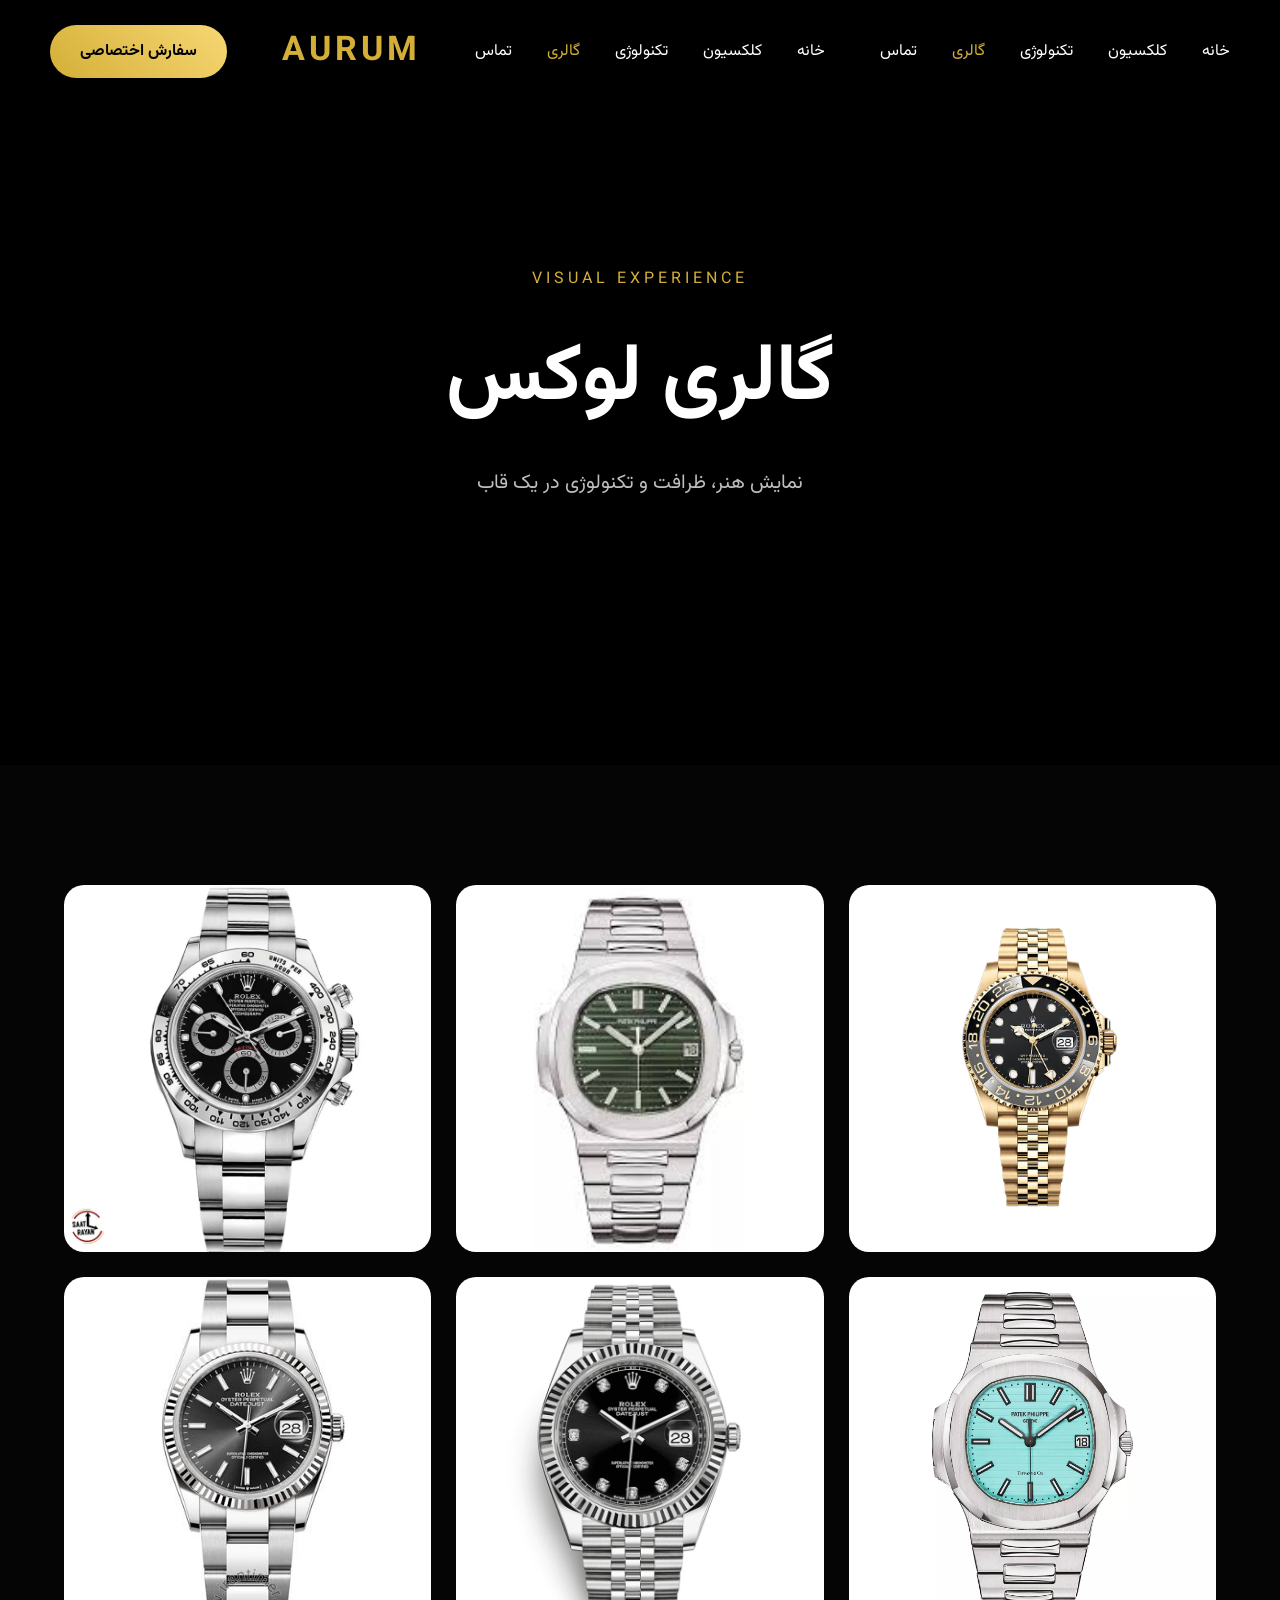
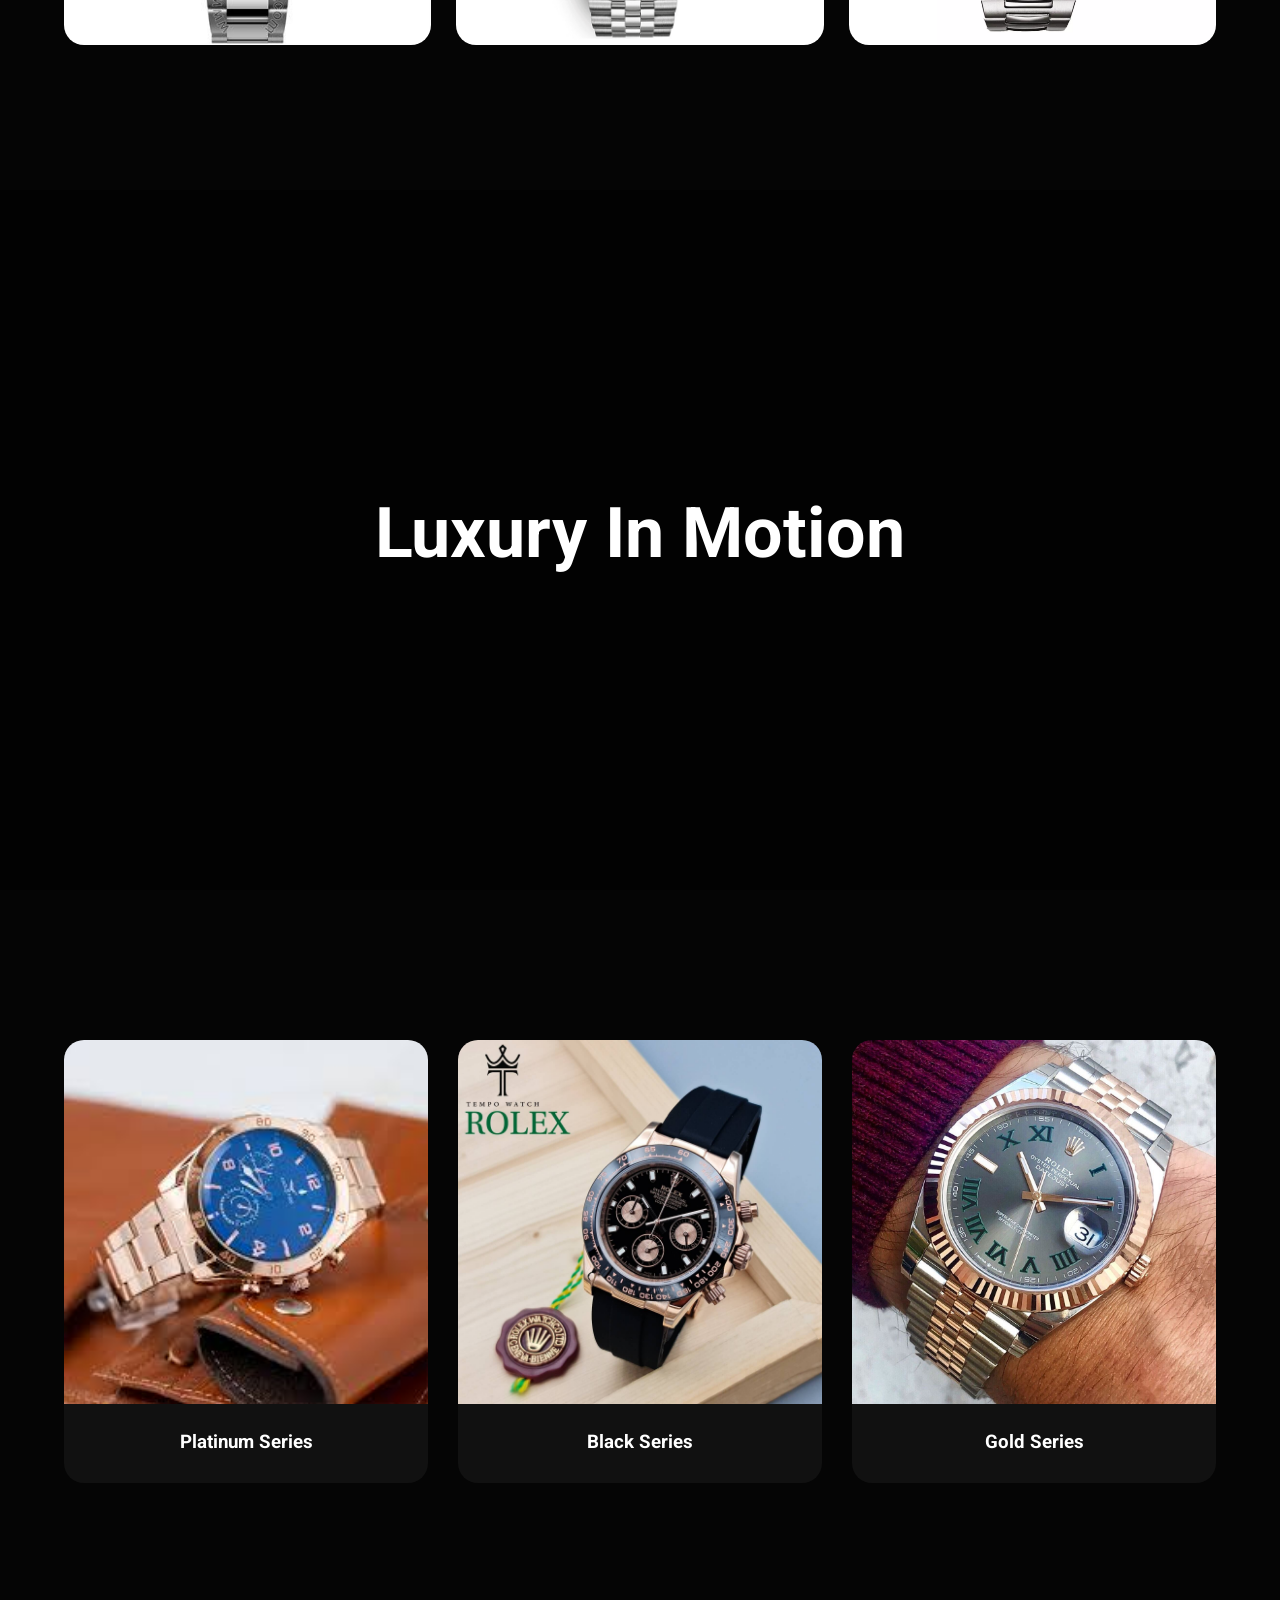
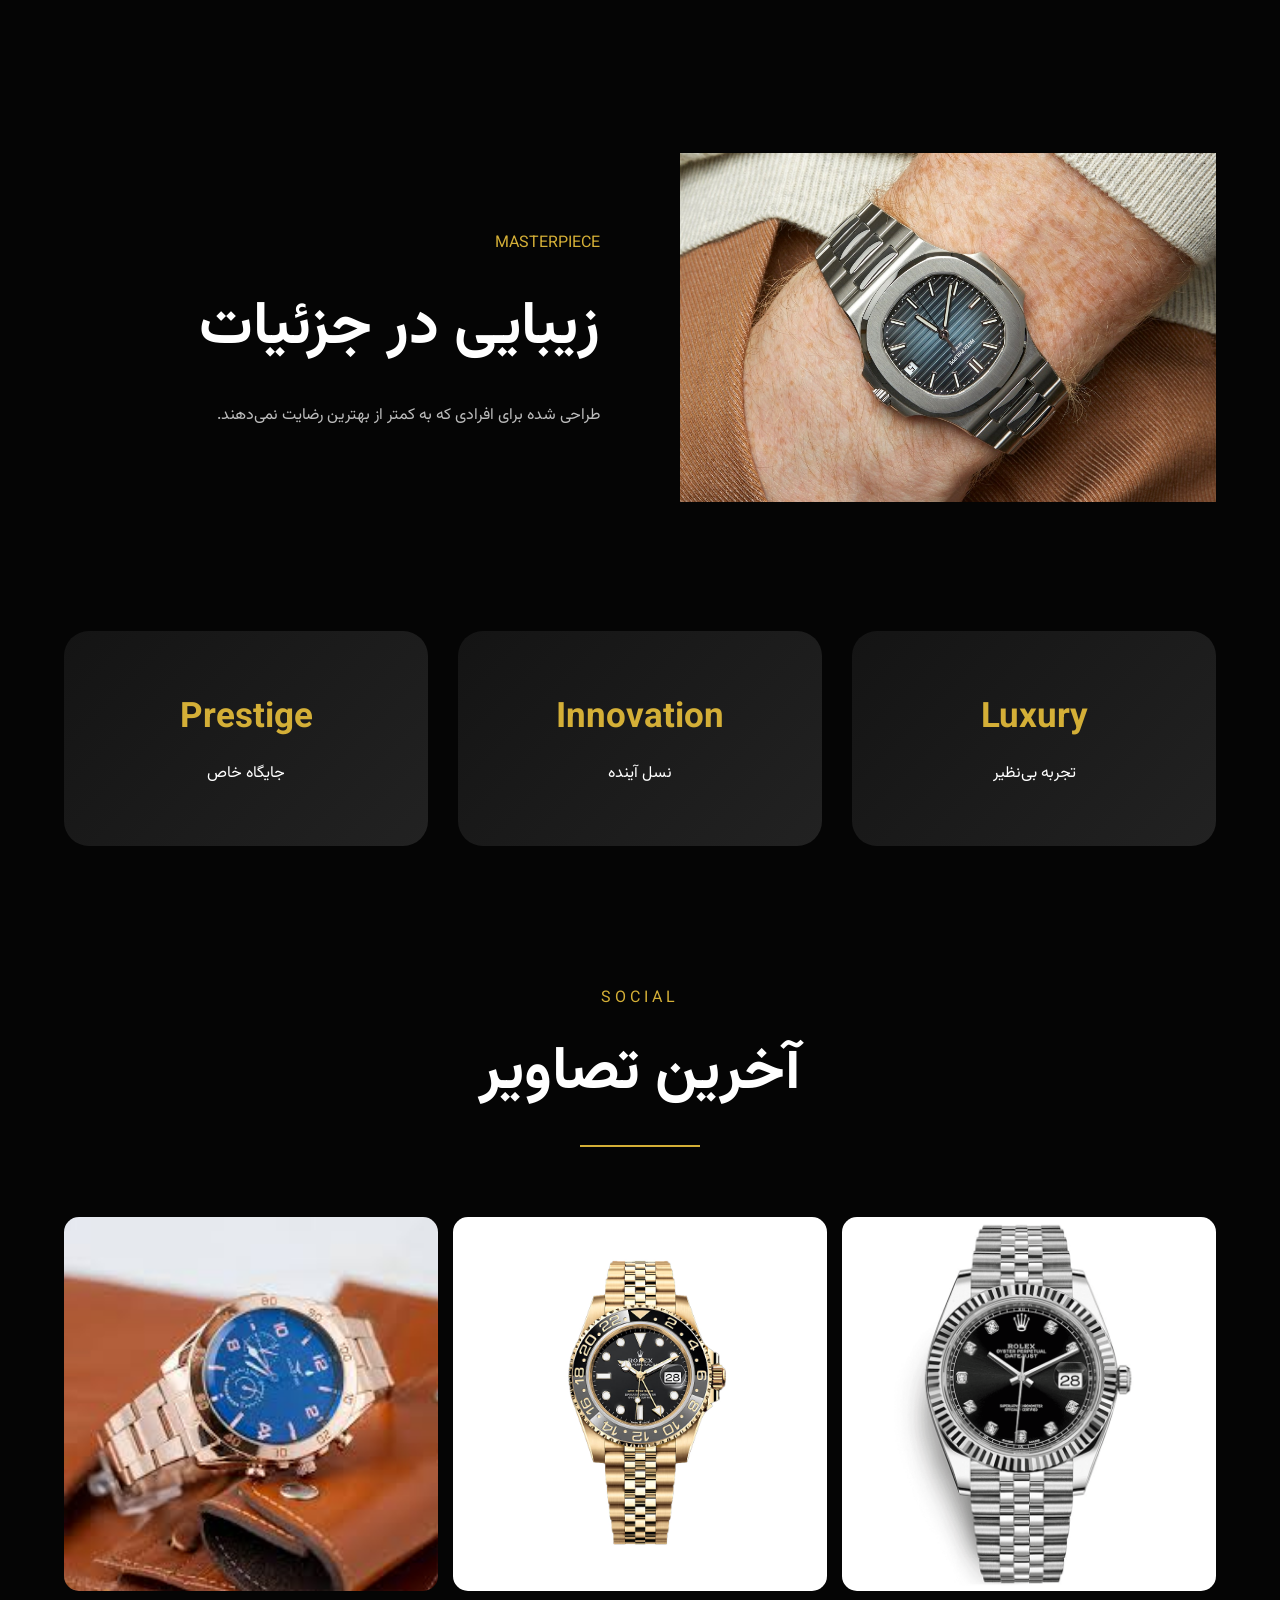
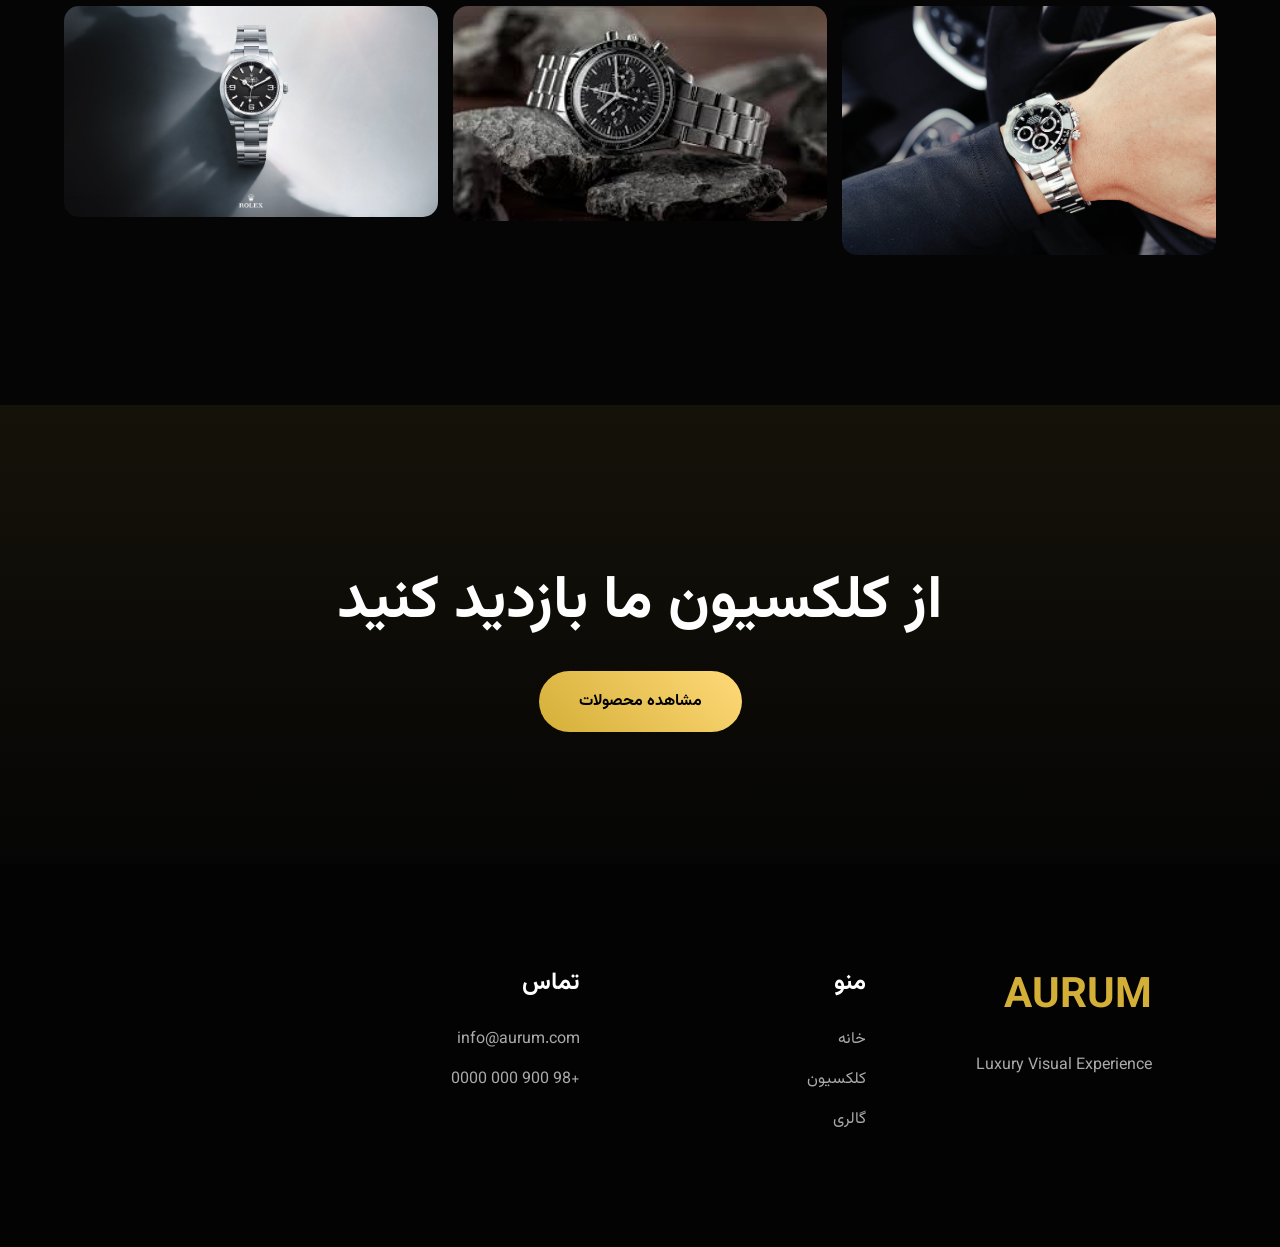
==== gallery.html @ 1f303bc6 "template" ====
<!DOCTYPE html>
<html lang="fa" dir="rtl">

<head>

    <meta charset="UTF-8">

    <meta name="viewport"
          content="width=device-width, initial-scale=1.0">

    <title>Gallery | AURUM</title>

    <link rel="stylesheet"
          href="css/style.css">

    <link rel="stylesheet"
          href="css/animations.css">

    <link rel="stylesheet"href="css/responsive.css">
    <link rel="stylesheet"href="css/gallery.css">
    <link rel="preconnect" href="https://fonts.googleapis.com">

<link rel="stylesheet"
href="https://fonts.googleapis.com/css2?family=Vazirmatn:wght@300;400;500;600;700;800&display=swap">

</head>

<body>

<header class="main-header">

    <div class="container-header">

        <nav>

            <ul>

                <li><a href="index.html">خانه</a></li>

                <li><a href="collection.html">کلکسیون</a></li>

                <li><a href="technology.html">تکنولوژی</a></li>

                <li><a href="gallery.html">گالری</a></li>

                <li><a href="contact.html">تماس</a></li>

            </ul>
        </nav>
                <nav>

            <ul>

                <li><a href="index.html">خانه</a></li>

                <li><a href="collection.html">کلکسیون</a></li>

                <li><a href="technology.html">تکنولوژی</a></li>

                <li><a href="gallery.html">گالری</a></li>

                <li><a href="contact.html">تماس</a></li>

            </ul>

        </nav>
        <div class="menu-toggle">

                <span></span>
                <span></span>
                <span></span>

        </div>
        <div class="logo">

            AURUM

        </div>

        <a href="#" class="nav-btn">

            سفارش اختصاصی

        </a>

    </div>

</header>

<!-- HERO -->

<section class="gallery-hero">

    <div class="overlay"></div>

    <div class="hero-content">

        <span>VISUAL EXPERIENCE</span>

        <h1>

            گالری لوکس

        </h1>

        <p>

            نمایش هنر، ظرافت و تکنولوژی
            در یک قاب

        </p>

    </div>

</section>

<!-- MASONRY GRID -->

<section class="masonry-gallery">

    <div class="gallery-item large">

        <img src="images/img11.jpg">

        <div class="gallery-overlay">

            <h3>

                Royal Collection

            </h3>

        </div>

    </div>

    <div class="gallery-item">

        <img src="images/img18.webp">

        <div class="gallery-overlay">

            <h3>

                Titanium Edition

            </h3>

        </div>

    </div>

    <div class="gallery-item">

        <img src="images/img13.jpg">

        <div class="gallery-overlay">

            <h3>

                Midnight Black

            </h3>

        </div>

    </div>

    <div class="gallery-item tall">

        <img src="images/img4.png">

        <div class="gallery-overlay">

            <h3>

                Skeleton Design

            </h3>

        </div>

    </div>

    <div class="gallery-item">

        <img src="images/img7.webp">

        <div class="gallery-overlay">

            <h3>

                Sapphire Crystal

            </h3>

        </div>

    </div>

    <div class="gallery-item large">

        <img src="images/img20.jpg">

        <div class="gallery-overlay">

            <h3>

                Limited Edition

            </h3>

        </div>

    </div>

</section>

<!-- VIDEO SECTION -->

<section class="gallery-video">

    <video autoplay
           muted
           loop>

        <source src="assets/videos/showcase.mp4"
                type="video/mp4">

    </video>

    <div class="video-overlay">

        <h2>

            Luxury In Motion

        </h2>

    </div>

</section>

<!-- SHOWCASE -->

<section class="showcase-grid">

    <div class="showcase-card">

        <img src="images/img9.jpg">

        <h3>

            Gold Series

        </h3>

    </div>

    <div class="showcase-card">

        <img src="images/img8.jpg">

        <h3>

            Black Series

        </h3>

    </div>

    <div class="showcase-card">

        <img src="images/img16.jpg">

        <h3>

            Platinum Series

        </h3>

    </div>

</section>

<!-- FEATURED -->

<section class="gallery-featured">

    <div class="featured-image">

        <img src="images/img15.jpg">

    </div>

    <div class="featured-content">

        <span>MASTERPIECE</span>

        <h2>

            زیبایی در جزئیات

        </h2>

        <p>

            طراحی شده برای افرادی
            که به کمتر از بهترین
            رضایت نمی‌دهند.

        </p>

    </div>

</section>

<!-- 3D CARDS -->

<section class="premium-cards">

    <div class="premium-card">

        <h3>

            Luxury

        </h3>

        <p>

            تجربه بی‌نظیر

        </p>

    </div>

    <div class="premium-card">

        <h3>

            Innovation

        </h3>

        <p>

            نسل آینده

        </p>

    </div>

    <div class="premium-card">

        <h3>

            Prestige

        </h3>

        <p>

            جایگاه خاص

        </p>

    </div>

</section>

<!-- INSTAGRAM -->

<section class="instagram-feed">

    <div class="section-title">

        <span>SOCIAL</span>

        <h2>

            آخرین تصاویر

        </h2>

    </div>

    <div class="instagram-grid">

        <img src="images/img4.png">
        <img src="images/img11.jpg">
        <img src="images/img16.jpg">
        <img src="images/img10.jpg">
        <img src="images/img3.jpg">
        <img src="images/img2.jpg">

    </div>

</section>

<!-- CTA -->

<section class="gallery-cta">

    <h2>

        از کلکسیون ما بازدید کنید

    </h2>

    <a href="collection.html"
       class="btn-gold">

       مشاهده محصولات

    </a>

</section>

<!-- LIGHTBOX -->

<div class="lightbox">

    <span class="close-lightbox">

        ×

    </span>

    <img class="lightbox-image">

</div>

<footer>

    <div class="footer-grid">

        <div>

            <h3>AURUM</h3>

            <p>

                Luxury Visual Experience

            </p>

        </div>

        <div>

            <h4>منو</h4>

            <ul>

                <li>خانه</li>
                <li>کلکسیون</li>
                <li>گالری</li>

            </ul>

        </div>

        <div>

            <h4>تماس</h4>

            <ul>

                <li>info@aurum.com</li>
                <li>+98 900 000 0000</li>

            </ul>

        </div>

    </div>

</footer>

<script src="js/main.js"></script>
<script src="js/gallery.js"></script>

</body>
</html>
---- css/style.css ----
/* ========================================
   RESET
======================================== */

*{
    margin:0;
    padding:0;
    box-sizing:border-box;
}

html{
    scroll-behavior:smooth;
}

body{

    background:#050505;
    color:#fff;

    font-family:'Vazirmatn',sans-serif;

    overflow-x:hidden;

    direction:rtl;
    text-align:right;

}

/* ========================================
   VARIABLES
======================================== */

:root{

    --gold:#D4AF37;
    --gold-light:#f6d365;
    --dark:#050505;
    --dark2:#0f0f0f;
    --white:#ffffff;
    --gray:#9e9e9e;

}

/* ========================================
   PRELOADER
======================================== */

#preloader{

    position:fixed;

    top:0;
    left:0;

    width:100%;
    height:100%;

    background:#000;

    display:flex;
    align-items:center;
    justify-content:center;
    flex-direction:column;

    z-index:999999;
}

.loader-ring{

    width:90px;
    height:90px;

    border:3px solid rgba(255,255,255,.1);

    border-top:3px solid var(--gold);

    border-radius:50%;

    animation:spin 1s linear infinite;

}

#preloader h2{

    margin-top:25px;

    color:var(--gold);

    letter-spacing:8px;

    font-size:30px;

}

@keyframes spin{

    100%{
        transform:rotate(360deg);
    }

}

/* ========================================
   CUSTOM CURSOR
======================================== */

.cursor{

    width:25px;
    height:25px;

    border:2px solid var(--gold);

    border-radius:50%;

    position:fixed;

    pointer-events:none;

    transform:translate(-50%,-50%);

    z-index:999999;

    transition:.05s;

}

/* ========================================
   PARTICLES
======================================== */

#particles-js{

    position:fixed;

    width:100%;
    height:100%;

    top:0;
    left:0;

    z-index:-1;

}

/* ========================================
   HEADER
======================================== */
.main-header{

    position:fixed;

    top:0;
    right:0;

    width:100%;

    z-index:9999;

    backdrop-filter:blur(20px);

    background:
    rgba(0,0,0,.4);

}

.container-header{

    max-width:1400px;

    margin:auto;

    padding:25px 50px;

    display:flex;

    justify-content:space-between;

    align-items:center;

}

.main-header nav ul{

    display:flex;

    gap:35px;

    list-style:none;

}

.main-header nav a{

    color:white;

    text-decoration:none;

    transition:.4s;

}

.main-header nav a:hover,
.main-header nav a.active{

    color:var(--gold);

}

.logo{

    font-size:34px;

    color:var(--gold);

    font-weight:bold;

    letter-spacing:4px;

}
nav ul{

    display:flex;

    list-style:none;

    gap:40px;

}

nav a{

    color:white;

    text-decoration:none;

    transition:.4s;

}

nav a:hover{

    color:var(--gold);

}

.nav-btn{

    text-decoration:none;

    padding:14px 30px;

    background:linear-gradient(
            45deg,
            var(--gold),
            #f7d774
    );

    color:black;

    border-radius:40px;

    font-weight:700;

}

/* ========================================
   HERO
======================================== */

.hero{

    height:100vh;

    position:relative;

    display:flex;

    justify-content:center;

    align-items:center;

    text-align:center;

}

.hero video{

    position:absolute;

    width:100%;
    height:100%;

    object-fit:cover;

}

.overlay{

    position:absolute;

    width:100%;
    height:100%;

    background:rgba(0,0,0,.6);

}

.hero-content{

    position:relative;

    z-index:5;

    max-width:900px;

}

.gold-badge{

    display:inline-block;

    padding:12px 25px;

    border:1px solid var(--gold);

    color:var(--gold);

    border-radius:50px;

    margin-bottom:30px;

}

.hero h1{

    font-size:95px;

    line-height:1.1;

    margin-bottom:25px;

}

.hero p{

    color:#ddd;

    font-size:22px;

    line-height:1.8;

    margin-bottom:35px;

}

.hero-buttons{

    display:flex;

    justify-content:center;

    gap:20px;

}

/* ========================================
   BUTTONS
======================================== */

.btn-gold{

    background:linear-gradient(
            45deg,
            var(--gold),
            #ffd978
    );

    color:black;

    padding:18px 40px;

    text-decoration:none;

    border-radius:50px;

    font-weight:bold;

    transition:.4s;
}

.btn-gold:hover{

    transform:translateY(-5px);

    box-shadow:0 0 35px rgba(212,175,55,.5);

}

.btn-outline{

    border:1px solid white;

    color:white;

    padding:18px 40px;

    border-radius:50px;

    text-decoration:none;

}

.btn-outline:hover{

    background:white;

    color:black;

}

/* ========================================
   SCROLL INDICATOR
======================================== */

.scroll-indicator{

    position:absolute;

    bottom:50px;

    left:50%;

    transform:translateX(-50%);

    color:white;

    letter-spacing:5px;

    animation:float 2s infinite;

}

@keyframes float{

    50%{

        transform:
        translateX(-50%)
        translateY(-10px);

    }

}

/* ========================================
   STATS
======================================== */

.stats{

    display:grid;

    grid-template-columns:repeat(4,1fr);

    padding:120px 10%;

    gap:30px;

    background:#090909;

}

.stat-box{

    text-align:center;

    padding:50px;

    border:1px solid rgba(255,255,255,.08);

    background:#111;

}

.stat-box h2{

    font-size:60px;

    color:var(--gold);

}

.stat-box span{

    color:#bbb;

}

/* ========================================
   ABOUT
======================================== */

.about{

    padding:150px 10%;

}



.about-image img{

    width:100%;

    filter:drop-shadow(
            0 0 50px
            rgba(212,175,55,.4)
    );

}

.about-content h2{

    font-size:65px;

    margin-bottom:30px;

}

.about-content p{

    color:#ccc;

    line-height:2;

    margin-bottom:30px;

}

.about-content ul{

    margin-bottom:40px;

}

.about-content li{

    margin-bottom:15px;

    color:var(--gold);

}

/* ========================================
   FEATURED SECTION
======================================== */

.featured{

    padding:150px 10%;

}

.section-title{

    text-align:center;

    margin-bottom:70px;

}

.section-title span{

    color:var(--gold);

    letter-spacing:4px;

}

.section-title h2{

    font-size:60px;

    margin-top:15px;

}

.featured-grid{

    display:grid;

    grid-template-columns:
    1fr 1fr;

    align-items:center;

    gap:80px;

}

.watch-info{

    text-align:right;

}

.watch-showcase{

    justify-content:center;

}

.watch-showcase{

    display:flex;

    justify-content:center;

}

.watch-showcase img{

    width:80%;

}

.watch-info h3{

    font-size:50px;

    margin-bottom:25px;

}

.watch-info p{

    color:#ccc;

    line-height:2;

}

.features-list{

    margin-top:40px;

    display:flex;

    gap:30px;

}

.features-list div{

    padding:30px;

    background:#111;

    border:1px solid rgba(255,255,255,.08);

}

/* ========================================
   PARALLAX
======================================== */

.parallax-section{

    height:600px;

    background:url('../assets/images/parallax.jpg');

    background-size:cover;

    background-position:center;

    background-attachment:fixed;

    display:flex;

    justify-content:center;

    align-items:center;

}

.parallax-content h2{

    font-size:90px;

    text-align:center;

}

/* ========================================
   COLLECTION PREVIEW
======================================== */

.preview{

    padding:150px 10%;

}

.cards{

    display:grid;

    grid-template-columns:repeat(3,1fr);

    gap:40px;

}

.watch-card{

    background:#111;

    padding:40px;

    text-align:center;

    transition:.5s;

}

.watch-card:hover{

    transform:translateY(-15px);

}

.watch-card img{

    width:100%;

}

.watch-card h3{

    margin-top:30px;

}

.watch-card span{

    color:var(--gold);

}

/* ========================================
   TIMELINE
======================================== */

.timeline{

    padding:160px 10%;

    background:#080808;

}

.timeline-container{

    position:relative;

    margin-top:100px;

}

.timeline-container::before{

    content:"";

    position:absolute;

    top:0;
    left:50%;

    width:2px;
    height:100%;

    background:var(--gold);

}

.timeline-item{

    width:45%;

    padding:40px;

    background:#111;

    border:1px solid rgba(255,255,255,.08);

    margin-bottom:80px;

    position:relative;

}

.timeline-item:nth-child(even){

    margin-right:auto;

}

.timeline-item:nth-child(odd){

    margin-left:auto;

}

.timeline-item::after{

    content:"";

    position:absolute;

    width:20px;
    height:20px;

    background:var(--gold);

    border-radius:50%;

    top:50%;

}

.timeline-item:nth-child(odd)::after{

    left:-60px;

}

.timeline-item:nth-child(even)::after{

    right:-60px;

}

.timeline-item h3{

    font-size:45px;

    color:var(--gold);

    margin-bottom:15px;

}

.timeline-item p{

    color:#cfcfcf;

    line-height:2;

}

/* ========================================
   TESTIMONIAL
======================================== */

.testimonial{

    padding:180px 10%;

}

.testimonial-slider{

    max-width:1000px;

    margin:auto;

    text-align:center;

}

.slide{

    padding:80px;

    background:#111;

    border:1px solid rgba(255,255,255,.08);

    border-radius:20px;

}

.slide p{

    font-size:28px;

    line-height:2;

    color:#ddd;

    margin-bottom:35px;

}

.slide h4{

    color:var(--gold);

    font-size:24px;

}

/* ========================================
   CTA
======================================== */

.cta{

    padding:180px 10%;

    text-align:center;

    background:
    linear-gradient(
        135deg,
        rgba(212,175,55,.15),
        transparent
    );

}

.cta h2{

    font-size:70px;

    margin-bottom:50px;

}

/* ========================================
   FOOTER
======================================== */

footer{

    background:#030303;

    padding:100px 10%;

}

.footer-grid{

    display:grid;

    grid-template-columns:
    1fr
    1fr
    2fr;

    gap:60px;

    text-align:right;

}

.footer-grid h3{

    font-size:42px;

    color:var(--gold);

    margin-bottom:20px;

}

.footer-grid h4{

    margin-bottom:25px;

    font-size:24px;

}

.footer-grid p{

    color:#aaa;

    line-height:2;

}

.footer-grid ul{

    list-style:none;

}

.footer-grid li{

    margin-bottom:15px;

    color:#aaa;

    transition:.3s;

    cursor:pointer;

}

.footer-grid li:hover{

    color:var(--gold);

}

/* ========================================
   GLASSMORPHISM
======================================== */

.glass{

    background:
    rgba(255,255,255,.05);

    backdrop-filter:
    blur(20px);

    border:
    1px solid
    rgba(255,255,255,.08);

    box-shadow:
    0 8px 32px
    rgba(0,0,0,.3);

}

/* ========================================
   GOLD GLOW EFFECT
======================================== */

.gold-glow{

    box-shadow:
    0 0 15px rgba(212,175,55,.3),
    0 0 30px rgba(212,175,55,.2),
    0 0 60px rgba(212,175,55,.1);

}

/* ========================================
   HOVER CARD EFFECT
======================================== */

.watch-card{

    position:relative;

    overflow:hidden;

}

.watch-card::before{

    content:"";

    position:absolute;

    top:-100%;
    left:-100%;

    width:300%;
    height:300%;

    background:
    linear-gradient(
        45deg,
        transparent,
        rgba(255,255,255,.08),
        transparent
    );

    transform:rotate(25deg);

    transition:.8s;

}

.watch-card:hover::before{

    top:-50%;
    left:-50%;

}

.watch-card:hover{

    border-color:var(--gold);

    box-shadow:
    0 0 40px
    rgba(212,175,55,.15);

}

/* ========================================
   HERO TITLE ANIMATION
======================================== */

.hero h1{

    animation:
    heroFade
    1.4s ease;

}

@keyframes heroFade{

    from{

        opacity:0;
        transform:
        translateY(100px);

    }

    to{

        opacity:1;
        transform:
        translateY(0);

    }

}

/* ========================================
   FLOATING WATCH EFFECT
======================================== */

.watch-showcase img{

    animation:
    floatingWatch
    5s ease-in-out infinite;

}

@keyframes floatingWatch{

    0%{

        transform:
        translateY(0);

    }

    50%{

        transform:
        translateY(-20px);

    }

    100%{

        transform:
        translateY(0);

    }

}

/* ========================================
   GOLD TEXT
======================================== */

.gold-text{

    background:
    linear-gradient(
        45deg,
        #fff2b0,
        #D4AF37,
        #fff8d0
    );

    -webkit-background-clip:text;
    -webkit-text-fill-color:transparent;

}

/* ========================================
   SCROLLBAR
======================================== */

::-webkit-scrollbar{

    width:10px;

}

::-webkit-scrollbar-track{

    background:#050505;

}

::-webkit-scrollbar-thumb{

    background:var(--gold);

    border-radius:20px;

}

/* ========================================
   SECTION SPACING
======================================== */

section{

    position:relative;

    overflow:hidden;

}

/* ========================================
   GOLD LINE DECORATION
======================================== */

.section-title::after{

    content:"";

    display:block;

    width:120px;

    height:2px;

    margin:25px auto;

    background:var(--gold);

}

/* ========================================
   IMAGE HOVER ZOOM
======================================== */

img{

    transition:.6s;

}

.watch-card:hover img{

    transform:scale(1.08);

}

/* ========================================
   SOCIAL ICONS
======================================== */

.socials{

    display:flex;

    gap:20px;

    margin-top:30px;

}

.socials a{

    width:50px;
    height:50px;

    border-radius:50%;

    display:flex;
    align-items:center;
    justify-content:center;

    border:1px solid rgba(255,255,255,.1);

    color:white;

    text-decoration:none;

    transition:.4s;

}

.socials a:hover{

    background:var(--gold);

    color:black;

    transform:translateY(-5px);

}

/* ========================================
   NEWSLETTER
======================================== */

.newsletter{

    margin-top:40px;

    display:flex;

}

.newsletter input{

    flex:1;

    padding:18px;

    background:#111;

    border:none;

    color:white;

}

.newsletter button{

    padding:18px 35px;

    background:var(--gold);

    border:none;

    cursor:pointer;

    font-weight:bold;

}


.about-wrapper{

    display:grid;

    grid-template-columns:
    1fr 1fr;

    gap:100px;

    align-items:center;

}

.about-content{

    text-align:right;

}

.about-content ul{

    padding-right:20px;

}


/* =========================
HEADER
========================= */

.main-header{

    position:fixed;

    top:0;
    right:0;

    width:100%;

    z-index:9999;

    backdrop-filter:blur(20px);

    background:rgba(0,0,0,.4);

}

.container-header{

    max-width:1400px;

    margin:auto;

    padding:25px 50px;

    display:flex;

    justify-content:space-between;

    align-items:center;

}

.logo{

    font-size:34px;

    color:var(--gold);

    font-weight:bold;

    letter-spacing:4px;

}

.main-header nav ul{

    display:flex;

    gap:35px;

    list-style:none;

}

.main-header nav a{

    color:white;

    text-decoration:none;

    transition:.4s;

}

.main-header nav a:hover,
.main-header nav a.active{

    color:var(--gold);

}

.nav-btn{

    text-decoration:none;

    padding:14px 30px;

    background:linear-gradient(
        45deg,
        var(--gold),
        #f7d774
    );

    color:black;

    border-radius:40px;

    font-weight:700;

}

/* =========================
HAMBURGER
========================= */

.menu-toggle{

    display:none;

    width:35px;

    cursor:pointer;

}

.menu-toggle span{

    display:block;

    width:100%;

    height:3px;

    background:var(--gold);

    margin:7px 0;

    border-radius:10px;

    transition:.4s;

}

/* =========================
MOBILE
========================= */

@media(max-width:768px){

    .container-header{

        padding:15px 20px;

    }

    .menu-toggle{

        display:block;

    }

    .nav-btn{

        display:none;

    }

    .main-header nav{

        position:fixed;

        top:0;

        right:-100%;

        width:280px;

        height:100vh;

        background:#0d0d0d;

        transition:.5s;

        z-index:99999;

        padding-top:120px;

        display:flex;

        justify-content:flex-start;

        align-items:flex-start;

    }

    .main-header nav.active{

        right:0;

    }

    .main-header nav ul{

        width:100%;

        flex-direction:column;

        align-items:center;

        gap:30px;

    }

    .main-header nav a{

        font-size:18px;

    }

    .logo{

        font-size:28px;

    }

}

/* =========================
ICON ANIMATION
========================= */

.menu-toggle.active span:nth-child(1){

    transform:
    rotate(45deg)
    translate(7px,7px);

}

.menu-toggle.active span:nth-child(2){

    opacity:0;

}

.menu-toggle.active span:nth-child(3){

    transform:
    rotate(-45deg)
    translate(7px,-7px);

}



/* =========================
INDEX RESPONSIVE FIX
========================= */

@media(max-width:992px){

    .hero-content{

        width:90%;
        margin:auto;
        text-align:center;

    }

    .about-wrapper,
    .featured-grid{

        grid-template-columns:1fr;

    }

    .cards{

        display:grid;
        grid-template-columns:repeat(2,1fr);
        gap:30px;

    }

    .timeline-container{

        display:grid;
        grid-template-columns:1fr;
        gap:25px;

    }

    .footer-grid{

        grid-template-columns:1fr 1fr;

    }

}

/* =========================
TABLET
========================= */

@media(max-width:768px){

    .hero{

        min-height:100vh;

        padding:120px 20px 80px;

    }

    .hero-content h1{

        font-size:42px !important;
        line-height:1.4;

    }

    .hero-content p{

        font-size:16px;

    }

    .hero-buttons{

        display:flex;
        flex-direction:column;
        gap:15px;

    }

    .hero-buttons a{

        width:100%;
        text-align:center;

    }

    .stats{

        display:grid;
        grid-template-columns:1fr 1fr;
        gap:20px;

    }

    .cards{

        grid-template-columns:1fr;

    }

    .watch-card{

        width:100%;

    }

    .features-list{

        display:grid;
        grid-template-columns:1fr;
        gap:15px;

    }

    .timeline-item{

        width:100%;

    }

    .parallax-content h2{

        font-size:40px;

    }

    .section-title h2{

        font-size:36px;

    }

    .watch-info h3{

        font-size:32px;

    }

    .cta h2{

        font-size:36px;

    }

    .footer-grid{

        grid-template-columns:1fr;
        text-align:center;

    }

}

/* =========================
MOBILE
========================= */

@media(max-width:480px){

    .hero-content h1{

        font-size:32px !important;

    }

    .hero-content p{

        font-size:14px;

    }

    .section-title h2{

        font-size:28px;

    }

    .parallax-content h2{

        font-size:28px;

    }

    .watch-info h3{

        font-size:26px;

    }

    .cta h2{

        font-size:28px;

    }

    .stats{

        grid-template-columns:1fr;

    }

    .stat-box{

        width:100%;

    }

    .watch-card img{

        width:100%;
        height:auto;

    }

    .scroll-indicator{

        display:none;

    }

}


@media(max-width:768px){

    .cursor{

        display:none;

    }

    #particles-js{

        display:none;

    }

}
---- css/animations.css ----
/* =========================
FADE UP
========================= */

@keyframes fadeUp {

0% {

opacity: 0;
transform: translateY(80px);

}

100% {

opacity: 1;
transform: translateY(0);

}

}

/* =========================
FADE DOWN
========================= */

@keyframes fadeDown {

0% {

opacity: 0;
transform: translateY(-80px);

}

100% {

opacity: 1;
transform: translateY(0);

}

}

/* =========================
FADE LEFT
========================= */

@keyframes fadeLeft {

0% {

opacity: 0;
transform: translateX(80px);

}

100% {

opacity: 1;
transform: translateX(0);

}

}

/* =========================
FADE RIGHT
========================= */

@keyframes fadeRight {

0% {

opacity: 0;
transform: translateX(-80px);

}

100% {

opacity: 1;
transform: translateX(0);

}

}

/* =========================
ZOOM IN
========================= */

@keyframes zoomIn {

0% {

opacity: 0;
transform: scale(.8);

}

100% {

opacity: 1;
transform: scale(1);

}

}

/* =========================
FLOAT
========================= */

@keyframes float {

0% {

transform: translateY(0);

}

50% {

transform: translateY(-20px);

}

100% {

transform: translateY(0);

}

}

/* =========================
ROTATE SLOW
========================= */

@keyframes rotateSlow {

0% {

transform: rotate(0deg);

}

100% {

transform: rotate(360deg);

}

}

/* =========================
GLOW
========================= */

@keyframes glow {

0% {

box-shadow: 0 0 10px rgba(212,175,55,.2);

}

50% {

box-shadow: 0 0 40px rgba(212,175,55,.8);

}

100% {

box-shadow: 0 0 10px rgba(212,175,55,.2);

}

}

/* =========================
GOLD SHINE
========================= */

@keyframes goldShine {

0% {

background-position: -300px;

}

100% {

background-position: 300px;

}

}

/* =========================
BORDER FLOW
========================= */

@keyframes borderFlow {

0% {

background-position: 0 0;

}

100% {

background-position: 400px 0;

}

}

/* =========================
PULSE
========================= */

@keyframes pulse {

0% {

transform: scale(1);

}

50% {

transform: scale(1.05);

}

100% {

transform: scale(1);

}

}

/* =========================
REVEAL CLASSES
========================= */

.fade-up {

animation: fadeUp 1s ease forwards;

}

.fade-down {

animation: fadeDown 1s ease forwards;

}

.fade-left {

animation: fadeLeft 1s ease forwards;

}

.fade-right {

animation: fadeRight 1s ease forwards;

}

.zoom-in {

animation: zoomIn 1s ease forwards;

}

.float {

animation: float 4s ease-in-out infinite;

}

.rotate-slow {

animation: rotateSlow 20s linear infinite;

}

.pulse {

animation: pulse 2s infinite;

}

.glow {

animation: glow 2s infinite;

}

/* =========================
HOVER EFFECTS
========================= */

.hover-lift {

transition: .4s;

}

.hover-lift:hover {

transform: translateY(-12px);

}

.hover-scale {

transition: .4s;

}

.hover-scale:hover {

transform: scale(1.05);

}

.hover-rotate {

transition: .4s;

}

.hover-rotate:hover {

transform: rotate(-3deg);

}

/* =========================
GOLD TEXT EFFECT
========================= */

.gold-text {

background: linear-gradient(
90deg,
#8d6b1f,
#d4af37,
#fff2a8,
#d4af37,
#8d6b1f
);

background-size: 300%;

-webkit-background-clip: text;
-webkit-text-fill-color: transparent;

animation: goldShine 4s linear infinite;

}

/* =========================
LOADING SPINNER
========================= */

.loader {

width: 70px;
height: 70px;

border: 4px solid rgba(255,255,255,.1);

border-top: 4px solid #d4af37;

border-radius: 50%;

animation: rotateSlow 1s linear infinite;
---- css/gallery.css ----
/* =========================
   GALLERY HERO
========================= */

.gallery-hero {

    height: 85vh;

    display: flex;
    align-items: center;
    justify-content: center;

    text-align: center;

    position: relative;

    background:
    linear-gradient(
        rgba(0,0,0,.75),
        rgba(0,0,0,.85)
    ),
    url('../assets/images/gallery-bg.jpg');

    background-size: cover;
    background-position: center;

}

.gallery-hero span {

    color: var(--gold);

    letter-spacing: 4px;

}

.gallery-hero h1 {

    font-size: 80px;

    margin: 25px 0;

}

.gallery-hero p {

    color: #bdbdbd;

    font-size: 20px;

}

/* =========================
   MASONRY GALLERY
========================= */

.masonry-gallery {

    width: 90%;

    margin: 120px auto;

    columns: 3;

    column-gap: 25px;

}

.gallery-item {

    position: relative;

    overflow: hidden;

    border-radius: 20px;

    margin-bottom: 25px;

    break-inside: avoid;

    cursor: pointer;

}

.gallery-item img {

    width: 100%;

    display: block;

    transition: .6s;

}

.gallery-item:hover img {

    transform: scale(1.08);

}

.gallery-overlay {

    position: absolute;

    inset: 0;

    background: rgba(0,0,0,.65);

    display: flex;

    align-items: center;

    justify-content: center;

    opacity: 0;

    transition: .4s;

}

.gallery-item:hover .gallery-overlay {

    opacity: 1;

}

.gallery-overlay h3 {

    color: white;

    font-size: 26px;

}

/* =========================
   VIDEO SECTION
========================= */

.gallery-video {

    position: relative;

    height: 700px;

    overflow: hidden;

}

.gallery-video video {

    width: 100%;

    height: 100%;

    object-fit: cover;

}

.video-overlay {

    position: absolute;

    inset: 0;

    background: rgba(0,0,0,.5);

    display: flex;

    align-items: center;

    justify-content: center;

}

.video-overlay h2 {

    font-size: 70px;

    color: white;

}

/* =========================
   SHOWCASE GRID
========================= */

.showcase-grid {

    width: 90%;

    margin: 150px auto;

    display: grid;

    grid-template-columns: repeat(3,1fr);

    gap: 30px;

}

.showcase-card {

    background: #111;

    border-radius: 20px;

    overflow: hidden;

    transition: .4s;

}

.showcase-card:hover {

    transform: translateY(-10px);

}

.showcase-card img {

    width: 100%;

    display: block;

}

.showcase-card h3 {

    padding: 25px;

    text-align: center;

}

/* =========================
   FEATURED
========================= */

.gallery-featured {

    width: 90%;

    margin: auto;

    padding: 120px 0;

    display: grid;

    grid-template-columns: 1fr 1fr;

    gap: 80px;

    align-items: center;

}

.featured-image {

    text-align: center;

}

.featured-image img {

    max-width: 100%;

}

.featured-content {

    text-align: right;

}

.featured-content span {

    color: var(--gold);

}

.featured-content h2 {

    font-size: 60px;

    margin: 25px 0;

}

.featured-content p {

    color: #bdbdbd;

    line-height: 2;

}

/* =========================
   PREMIUM CARDS
========================= */

.premium-cards {

    width: 90%;

    margin: auto;

    padding-bottom: 140px;

    display: grid;

    grid-template-columns: repeat(3,1fr);

    gap: 30px;

}

.premium-card {

    background: linear-gradient(
        135deg,
        #141414,
        #222
    );

    border-radius: 25px;

    padding: 60px 40px;

    text-align: center;

    transition: .5s;

}

.premium-card:hover {

    transform:
    rotateX(10deg)
    translateY(-10px);

}

.premium-card h3 {

    color: var(--gold);

    font-size: 35px;

    margin-bottom: 15px;

}

/* =========================
   INSTAGRAM
========================= */

.instagram-feed {

    width: 90%;

    margin: auto;

    padding-bottom: 150px;

}

.instagram-grid {

    display: grid;

    grid-template-columns: repeat(3,1fr);

    gap: 15px;

}

.instagram-grid img {

    width: 100%;

    border-radius: 15px;

    transition: .4s;

}

.instagram-grid img:hover {

    transform: scale(1.05);

}

/* =========================
   CTA
========================= */

.gallery-cta {

    text-align: center;

    padding: 150px 5%;

    background:
    linear-gradient(
        rgba(212,175,55,.08),
        transparent
    );

}

.gallery-cta h2 {

    font-size: 60px;

    margin-bottom: 40px;

}

/* =========================
   LIGHTBOX
========================= */

.lightbox {

    position: fixed;

    inset: 0;

    background: rgba(0,0,0,.95);

    display: none;

    align-items: center;

    justify-content: center;

    z-index: 99999;

}

.lightbox.active {

    display: flex;

}

.lightbox-image {

    max-width: 90%;

    max-height: 90%;

}

.close-lightbox {

    position: absolute;

    top: 30px;

    left: 40px;

    font-size: 50px;

    color: white;

    cursor: pointer;

}

/* =========================
   RESPONSIVE
========================= */

@media(max-width:992px){

    .gallery-featured,
    .showcase-grid{

        grid-template-columns:1fr;

    }

    .premium-cards{

        grid-template-columns:1fr 1fr;

    }

    .masonry-gallery{

        columns:2;

    }

}

@media(max-width:768px){

    .masonry-gallery{

        columns:1;

    }

    .premium-cards,
    .instagram-grid{

        grid-template-columns:1fr;

    }

    .gallery-hero h1{

        font-size:45px;

    }

    .featured-content h2{

        font-size:38px;

    }

    .gallery-cta h2{

        font-size:36px;

    }

    .video-overlay h2{

        font-size:40px;

    }

}



/* .gallery-item.large img {

    min-height: 500px;

    object-fit: cover;

}

.gallery-item.tall img {

    min-height: 700px;

    object-fit: cover;

} */
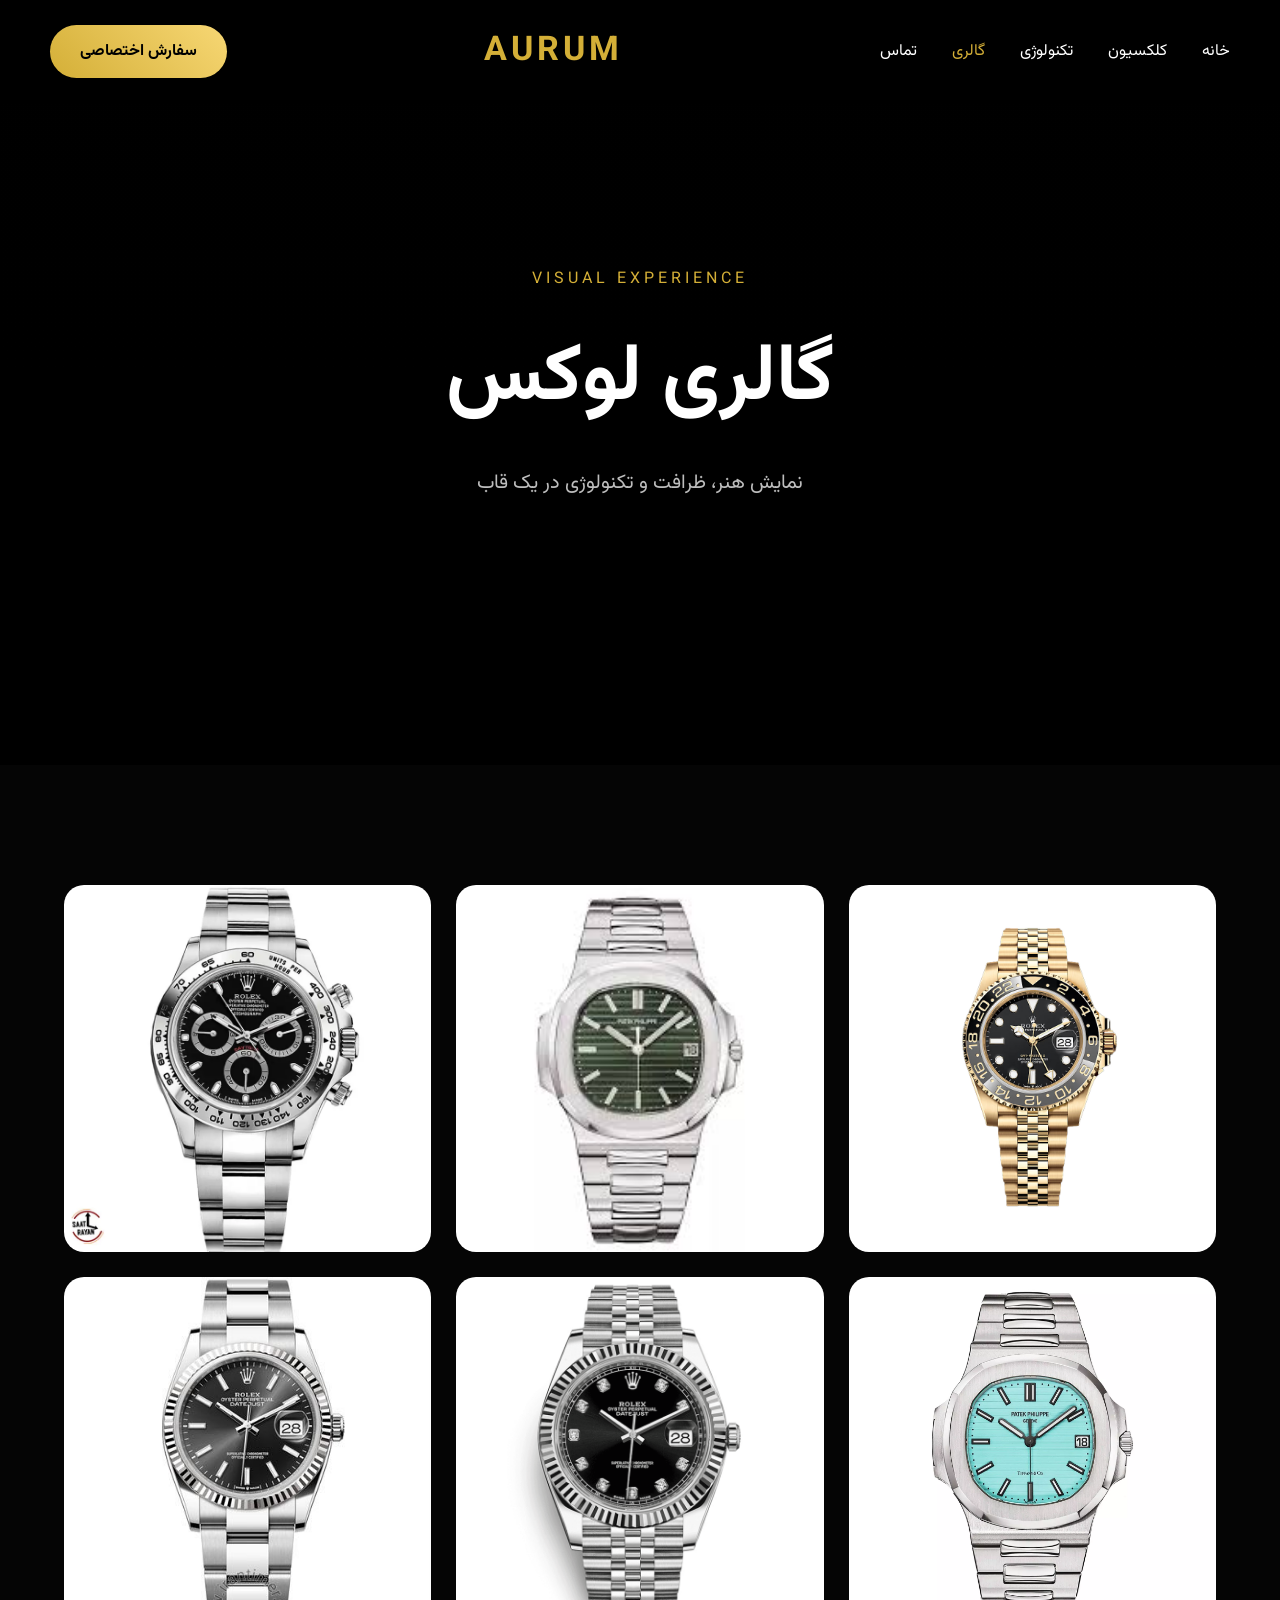
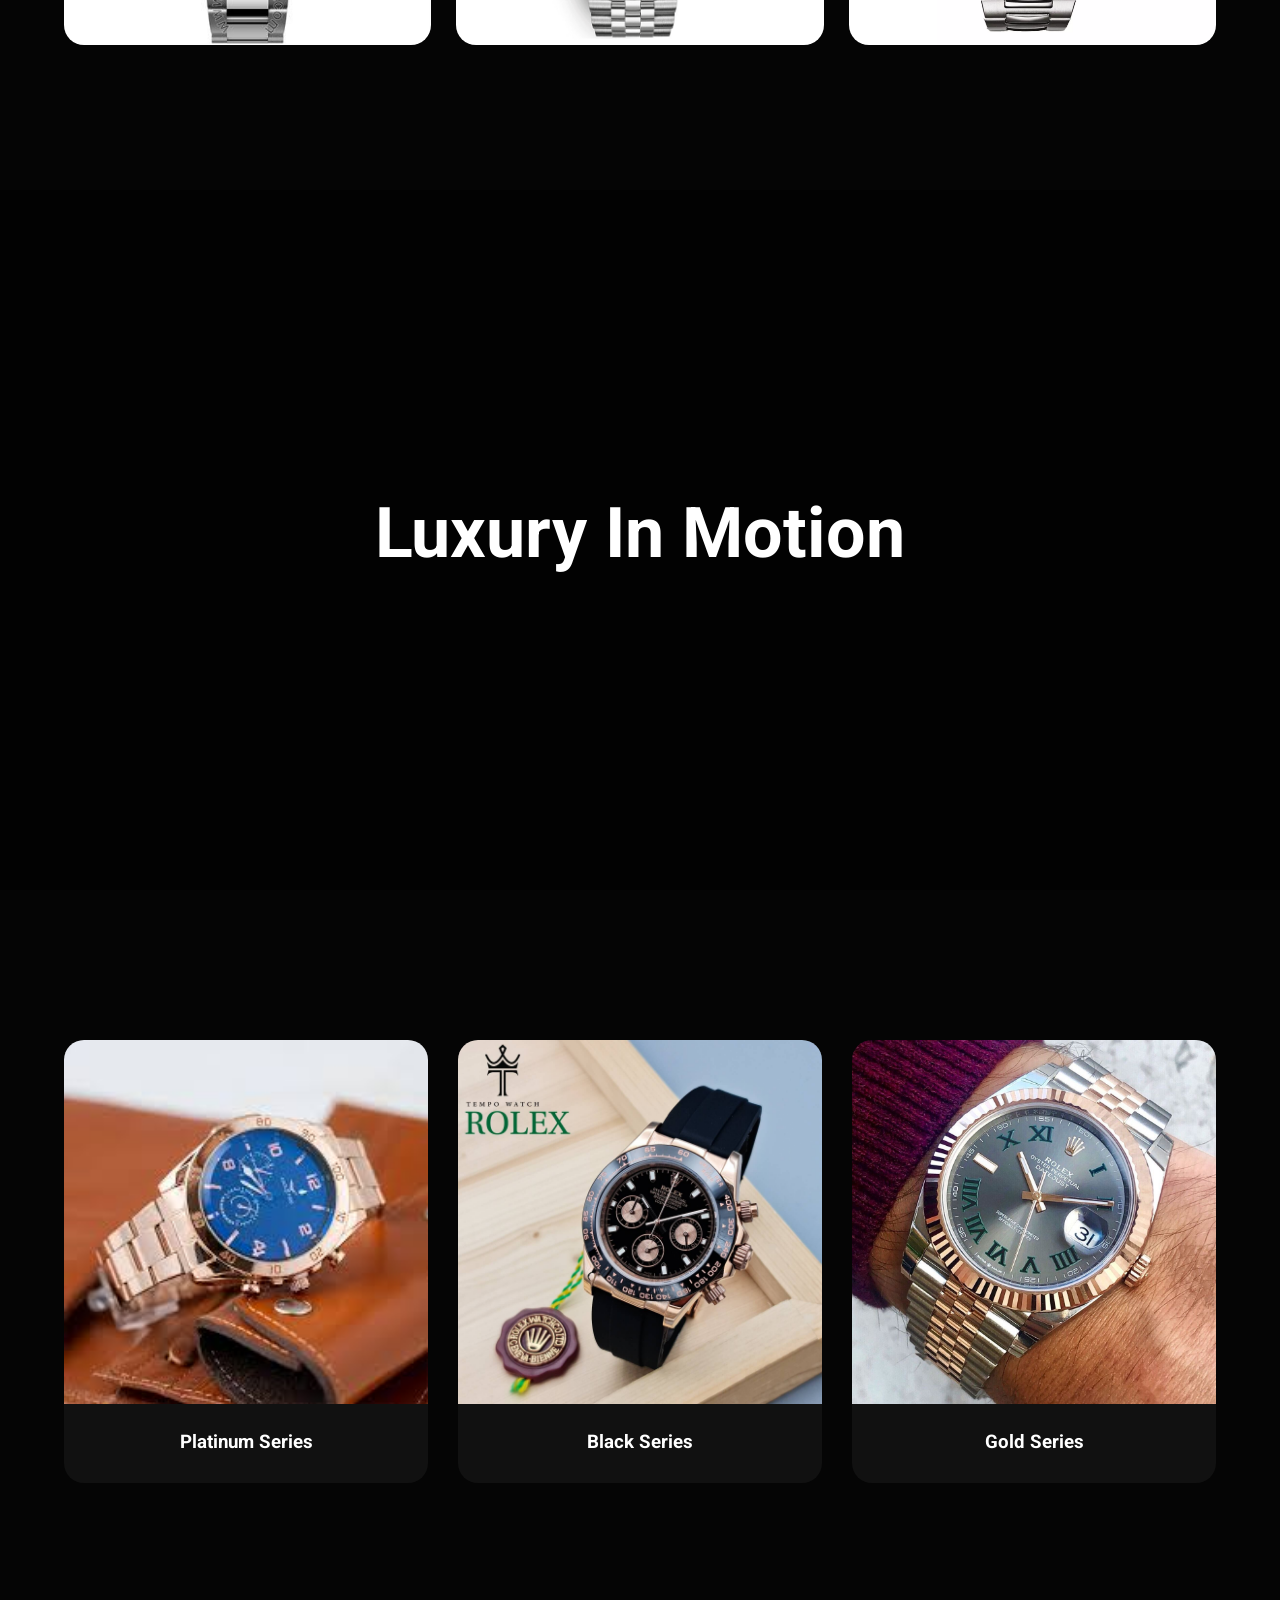
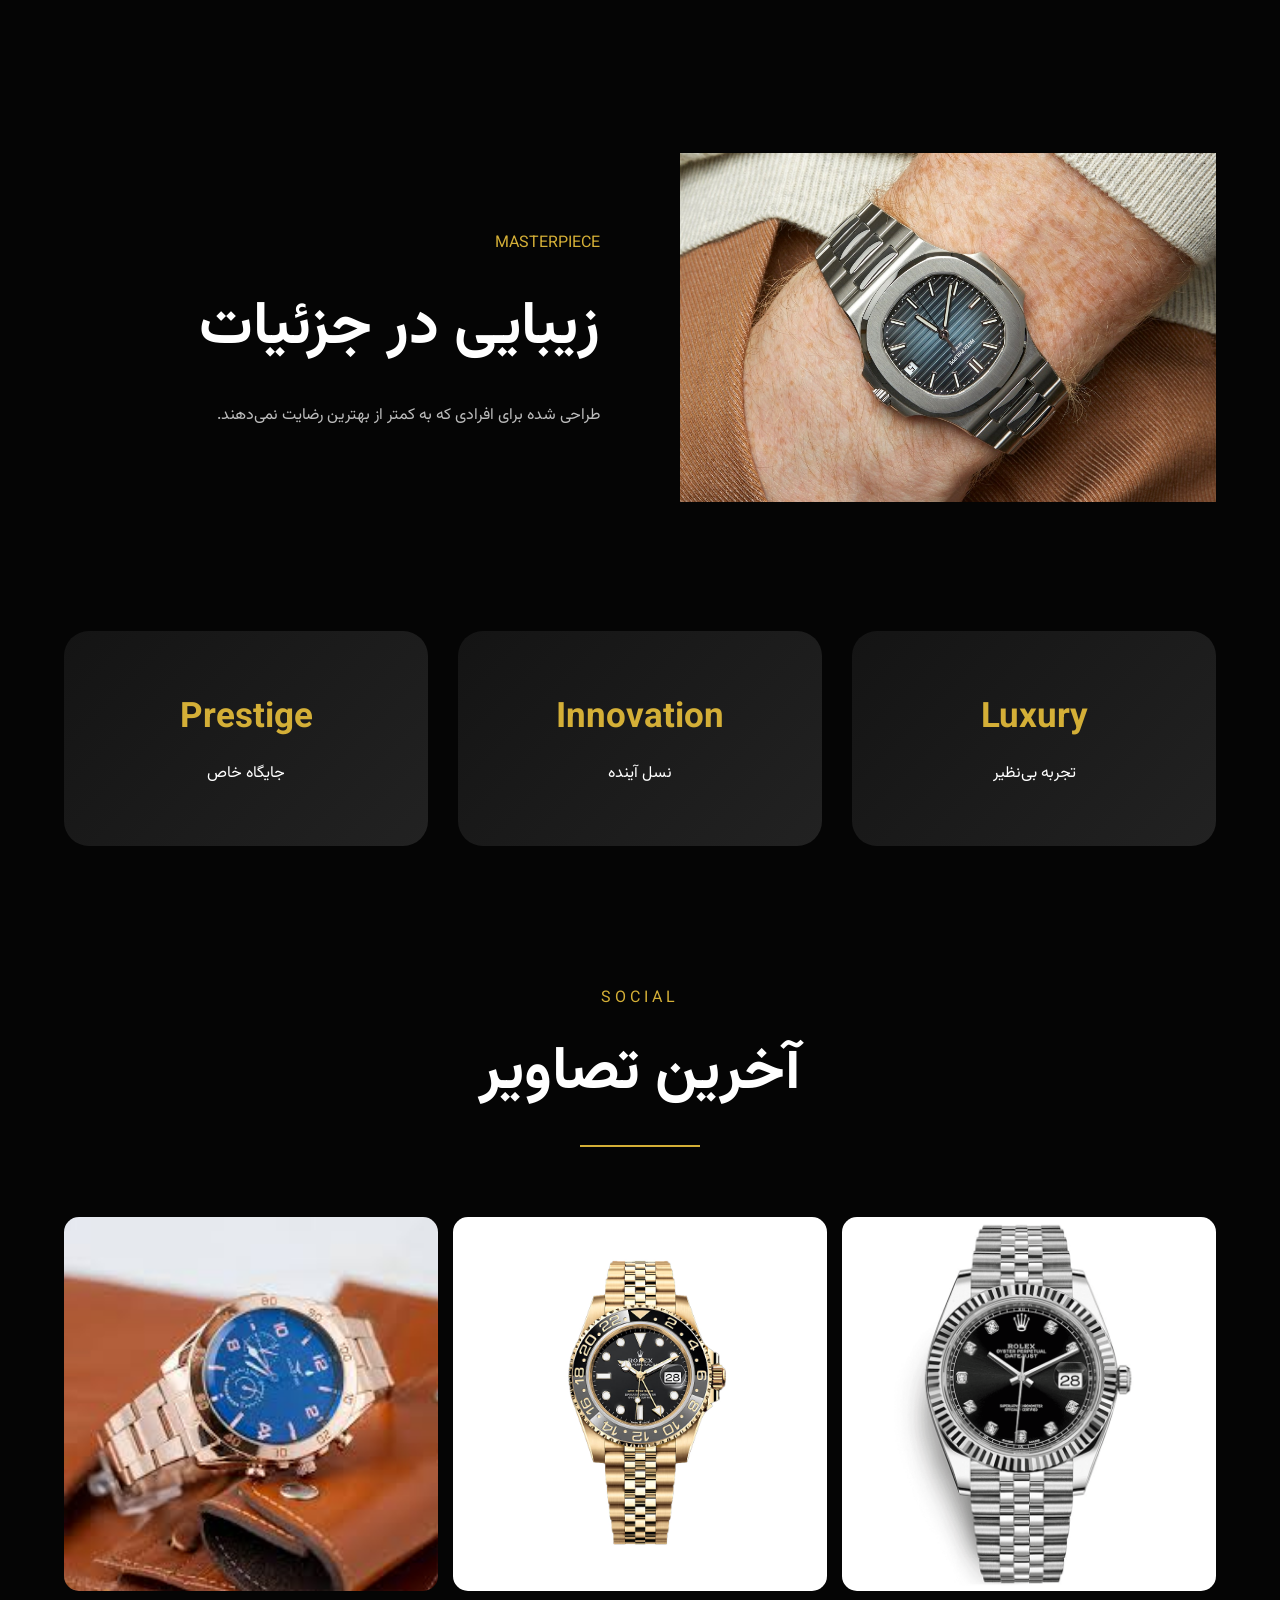
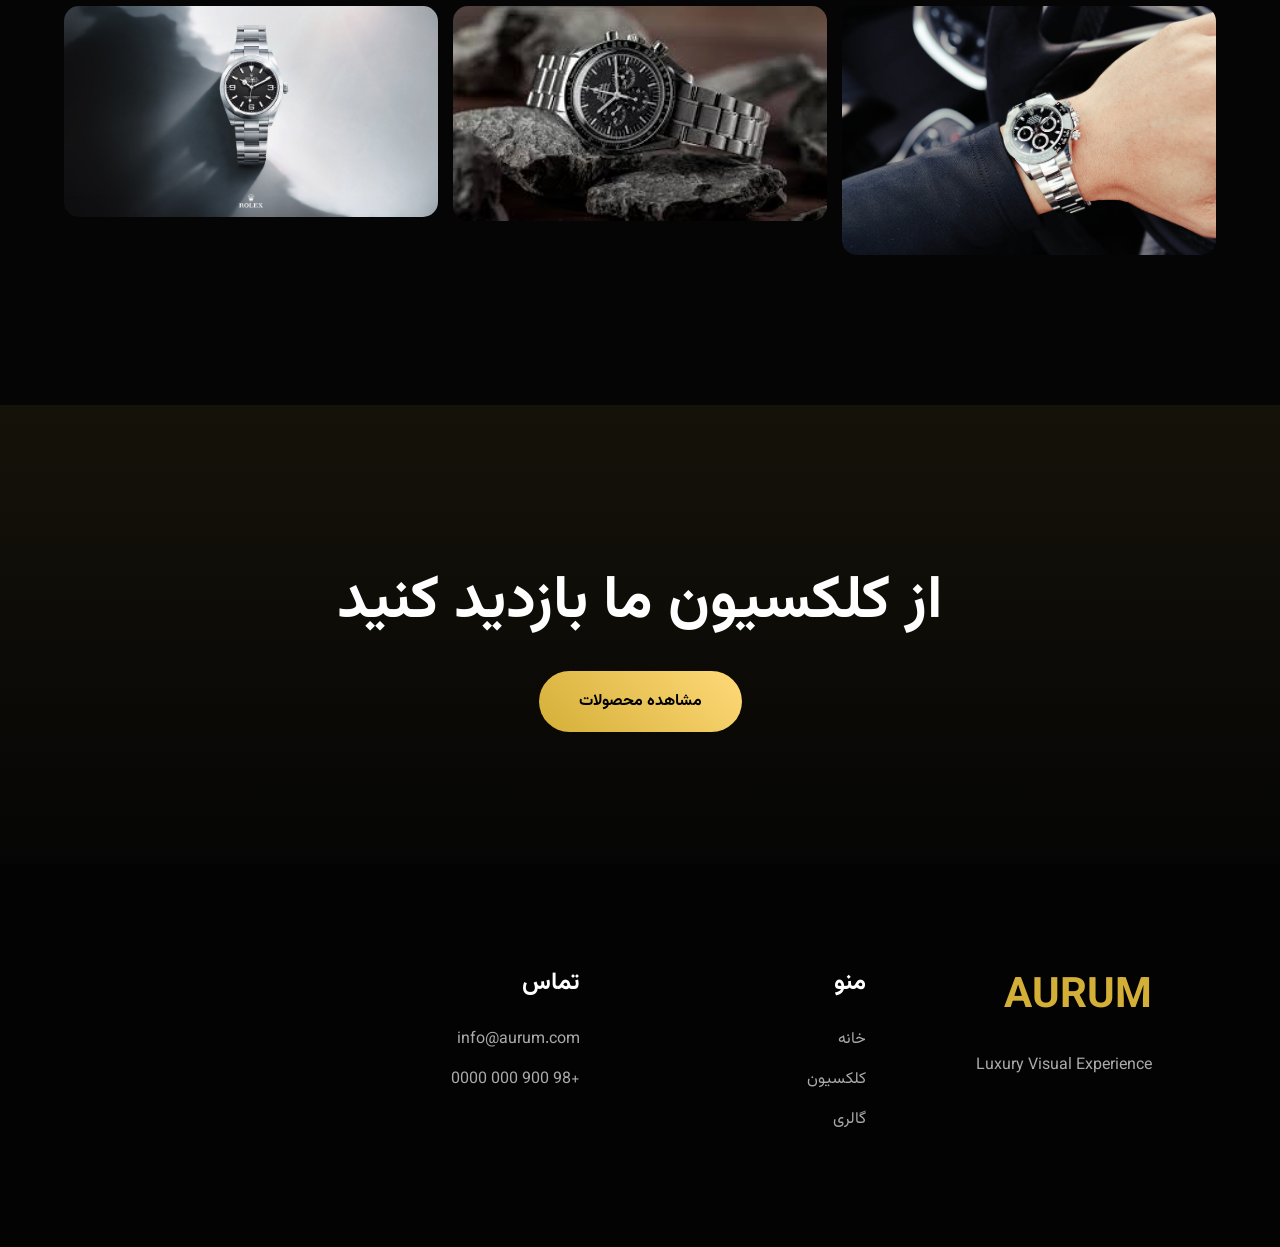
==== commit 78e11a29: "Update gallery.html" ====
--- a/gallery.html
+++ b/gallery.html
@@ -46,23 +46,6 @@
                 <li><a href="contact.html">تماس</a></li>
 
             </ul>
-        </nav>
-                <nav>
-
-            <ul>
-
-                <li><a href="index.html">خانه</a></li>
-
-                <li><a href="collection.html">کلکسیون</a></li>
-
-                <li><a href="technology.html">تکنولوژی</a></li>
-
-                <li><a href="gallery.html">گالری</a></li>
-
-                <li><a href="contact.html">تماس</a></li>
-
-            </ul>
-
         </nav>
         <div class="menu-toggle">
 
@@ -482,4 +465,4 @@
 <script src="js/gallery.js"></script>
 
 </body>
-</html>+</html>
